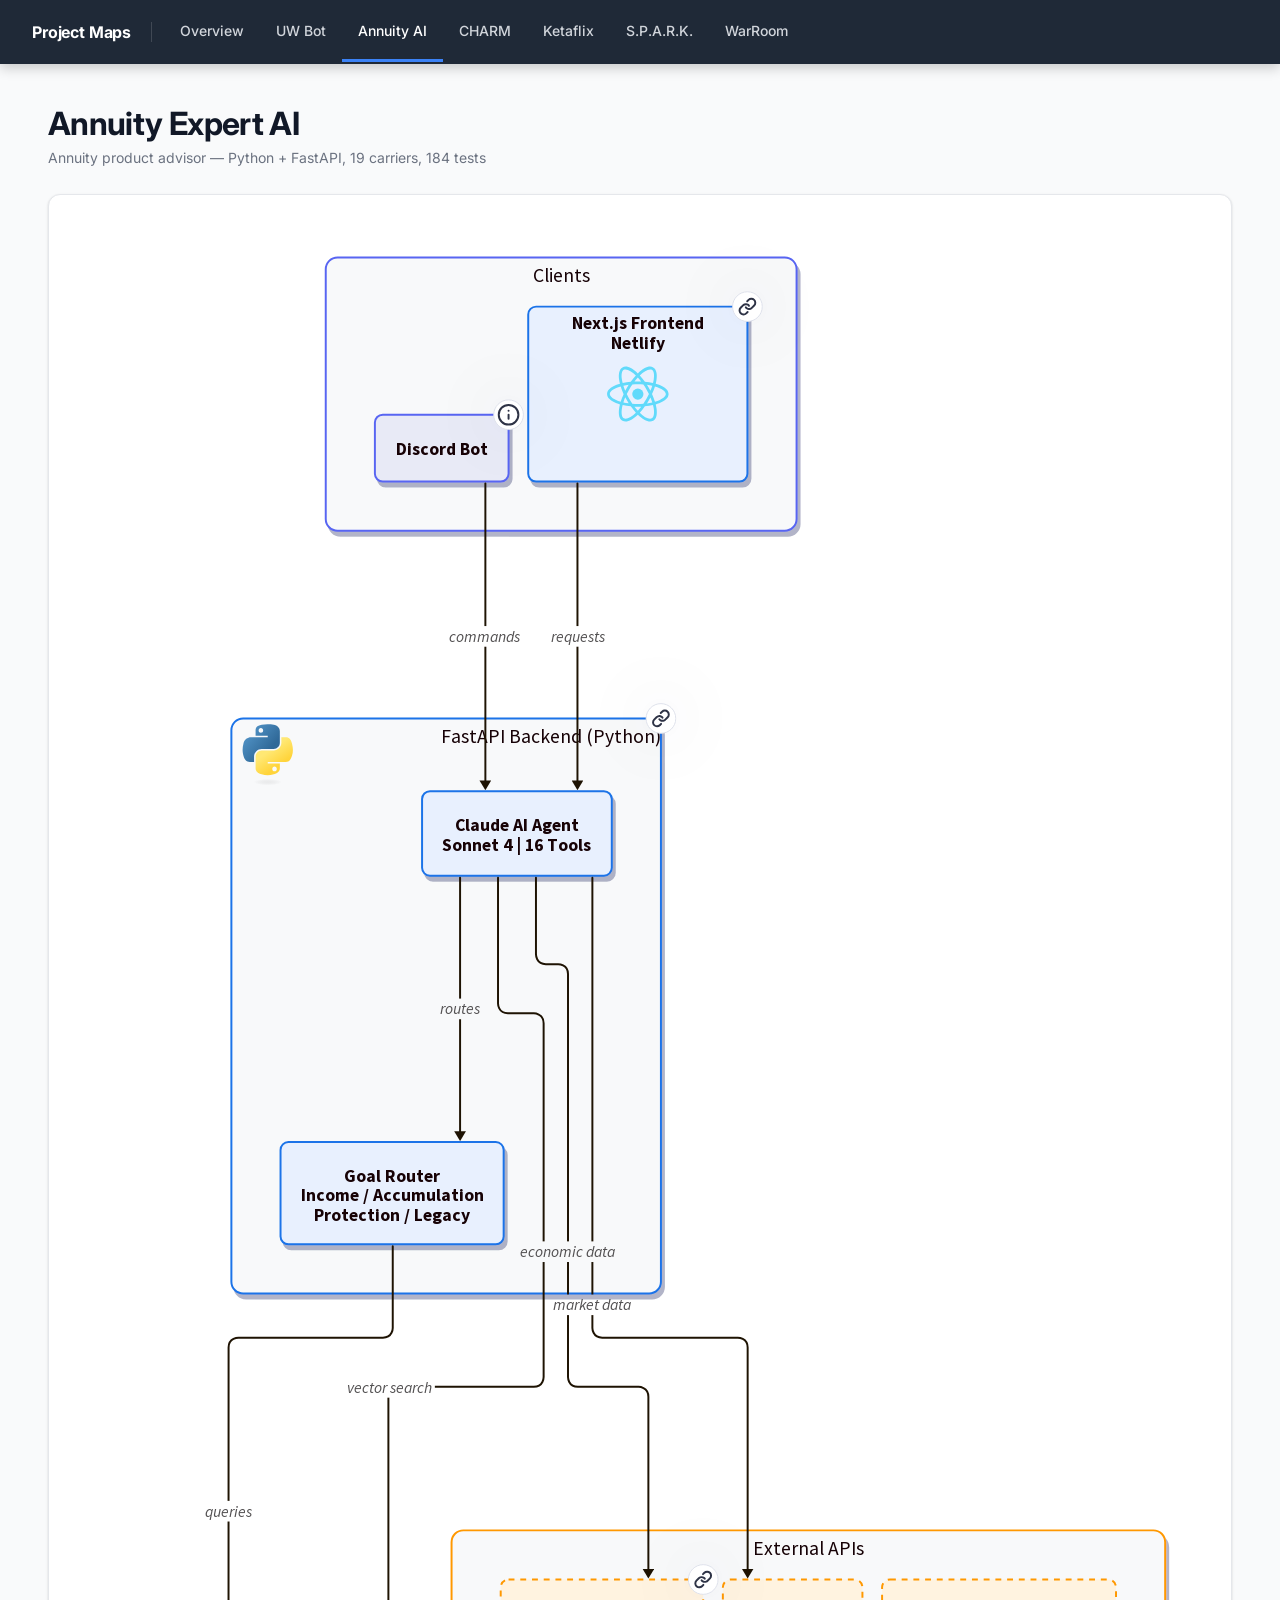
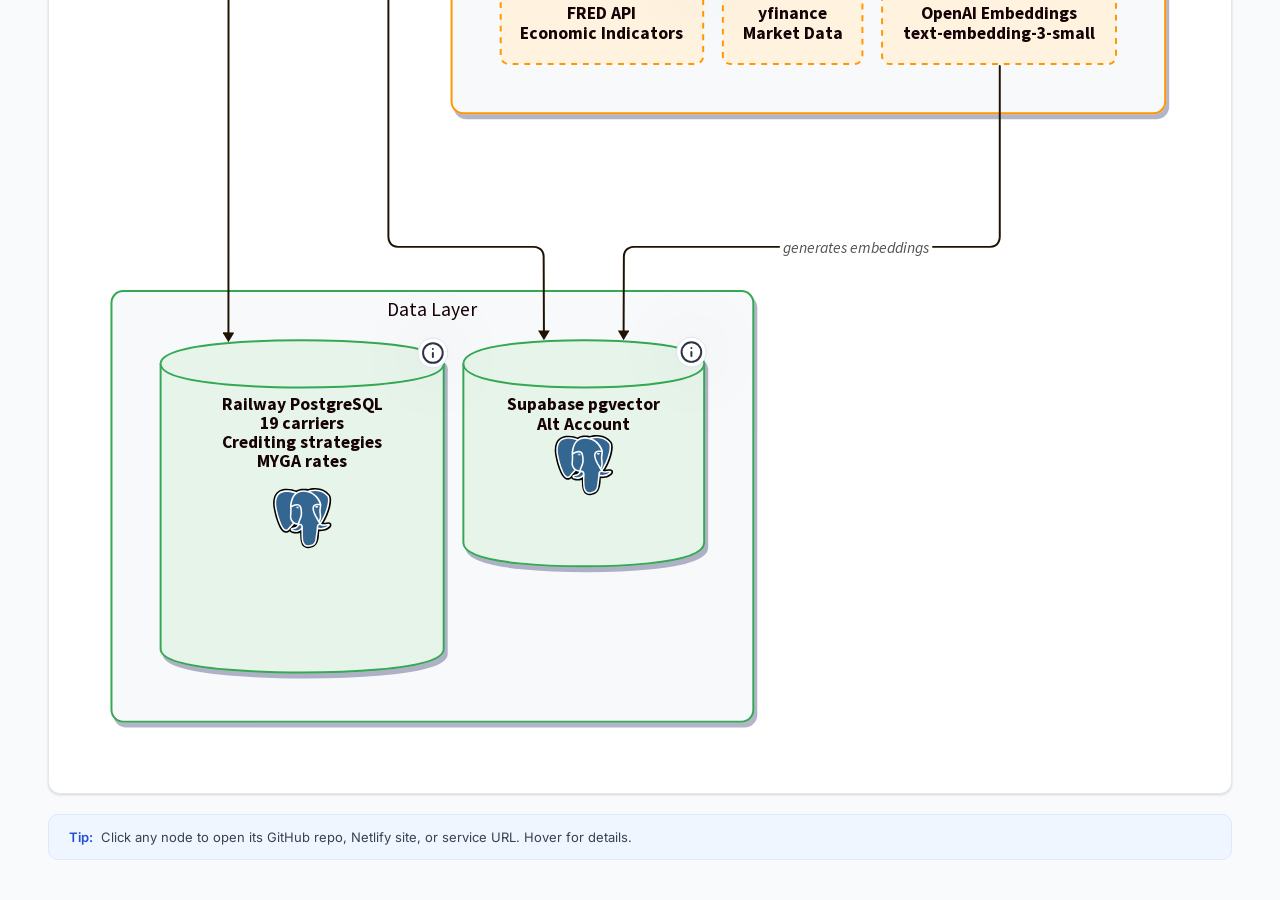
==== site/annuity.html @ 71361394 "feat: interactive site + links, tooltips, bigger fonts, AI models - Added link: and tooltip: to all " ====
<!DOCTYPE html>
<html lang="en">
<head>
<meta charset="utf-8">
<meta name="viewport" content="width=device-width, initial-scale=1">
<title>Annuity Expert AI — Project Maps</title>
<link rel="stylesheet" href="style.css">
</head>
<body>
<nav>
  <span class="brand">Project Maps</span>
  <a href="index.html" id="nav-overview">Overview</a>
  <a href="uw-bot.html" id="nav-uw-bot">UW Bot</a>
  <a href="annuity.html" id="nav-annuity">Annuity AI</a>
  <a href="charm.html" id="nav-charm">CHARM</a>
  <a href="ketaflix.html" id="nav-ketaflix">Ketaflix</a>
  <a href="spark.html" id="nav-spark">S.P.A.R.K.</a>
  <a href="warroom.html" id="nav-warroom">WarRoom</a>
</nav>
<main>
  <h1>Annuity Expert AI</h1>
  <p class="subtitle">Annuity product advisor — Python + FastAPI, 19 carriers, 184 tests</p>
  <div class="diagram-container">
    <object data="annuity-expert-ai.svg" type="image/svg+xml" width="100%">Your browser does not support SVG</object>
  </div>
  <div class="hint"><strong>Tip:</strong> Click any node to open its GitHub repo, Netlify site, or service URL. Hover for details.</div>
</main>
<script>document.getElementById('nav-annuity').classList.add('active');</script>
</body>
</html>
---- site/style.css ----
@import url("https://fonts.googleapis.com/css2?family=Inter:wght@400;500;600;700&display=swap");

* {
  margin: 0;
  padding: 0;
  box-sizing: border-box;
}

body {
  font-family:
    "Inter",
    -apple-system,
    BlinkMacSystemFont,
    system-ui,
    sans-serif;
  background: #f9fafb;
  color: #111827;
  min-height: 100vh;
}

nav {
  background: #1f2937;
  padding: 0 32px;
  display: flex;
  align-items: center;
  gap: 0;
  height: 64px;
  overflow-x: auto;
  -webkit-overflow-scrolling: touch;
  position: sticky;
  top: 0;
  z-index: 100;
  box-shadow: 0 4px 12px rgba(0, 0, 0, 0.2);
}

nav .brand {
  font-weight: 700;
  font-size: 16px;
  color: #fff;
  padding: 0 20px 0 0;
  white-space: nowrap;
  border-right: 1px solid rgba(255, 255, 255, 0.15);
  margin-right: 12px;
  letter-spacing: -0.01em;
}

nav a {
  color: #d1d5db;
  text-decoration: none;
  padding: 20px 16px;
  font-size: 14px;
  font-weight: 500;
  white-space: nowrap;
  transition:
    color 0.2s,
    border-bottom 0.2s;
  border-bottom: 3px solid transparent;
}

nav a:hover {
  color: #fff;
}

nav a.active {
  color: #fff;
  border-bottom: 3px solid #3b82f6;
}

main {
  max-width: 100%;
  margin: 0 auto;
  padding: 40px 48px;
}

h1 {
  font-size: 32px;
  font-weight: 700;
  color: #111827;
  margin-bottom: 6px;
  letter-spacing: -0.02em;
}

.subtitle {
  color: #6b7280;
  font-size: 14px;
  font-weight: 400;
  margin-bottom: 28px;
}

.diagram-container {
  background: #fff;
  border-radius: 12px;
  border: 1px solid #e5e7eb;
  box-shadow:
    0 1px 3px rgba(0, 0, 0, 0.1),
    0 1px 2px rgba(0, 0, 0, 0.06);
  padding: 32px;
  overflow: auto;
}

.diagram-container object,
.diagram-container embed {
  width: 100%;
  min-height: 80vh;
}

.hint {
  margin-top: 20px;
  padding: 14px 20px;
  background: #eff6ff;
  border: 1px solid #dbeafe;
  border-radius: 10px;
  font-size: 13px;
  color: #374151;
  display: flex;
  align-items: center;
  gap: 8px;
}

.hint strong {
  color: #1d4ed8;
  font-weight: 600;
}

@media (max-width: 768px) {
  nav {
    padding: 0 16px;
    height: 56px;
  }
  nav .brand {
    font-size: 14px;
    padding: 0 12px 0 0;
    margin-right: 8px;
  }
  nav a {
    padding: 16px 12px;
    font-size: 13px;
  }
  main {
    padding: 20px 16px;
  }
  h1 {
    font-size: 24px;
  }
  .diagram-container {
    padding: 16px;
    border-radius: 8px;
  }
}
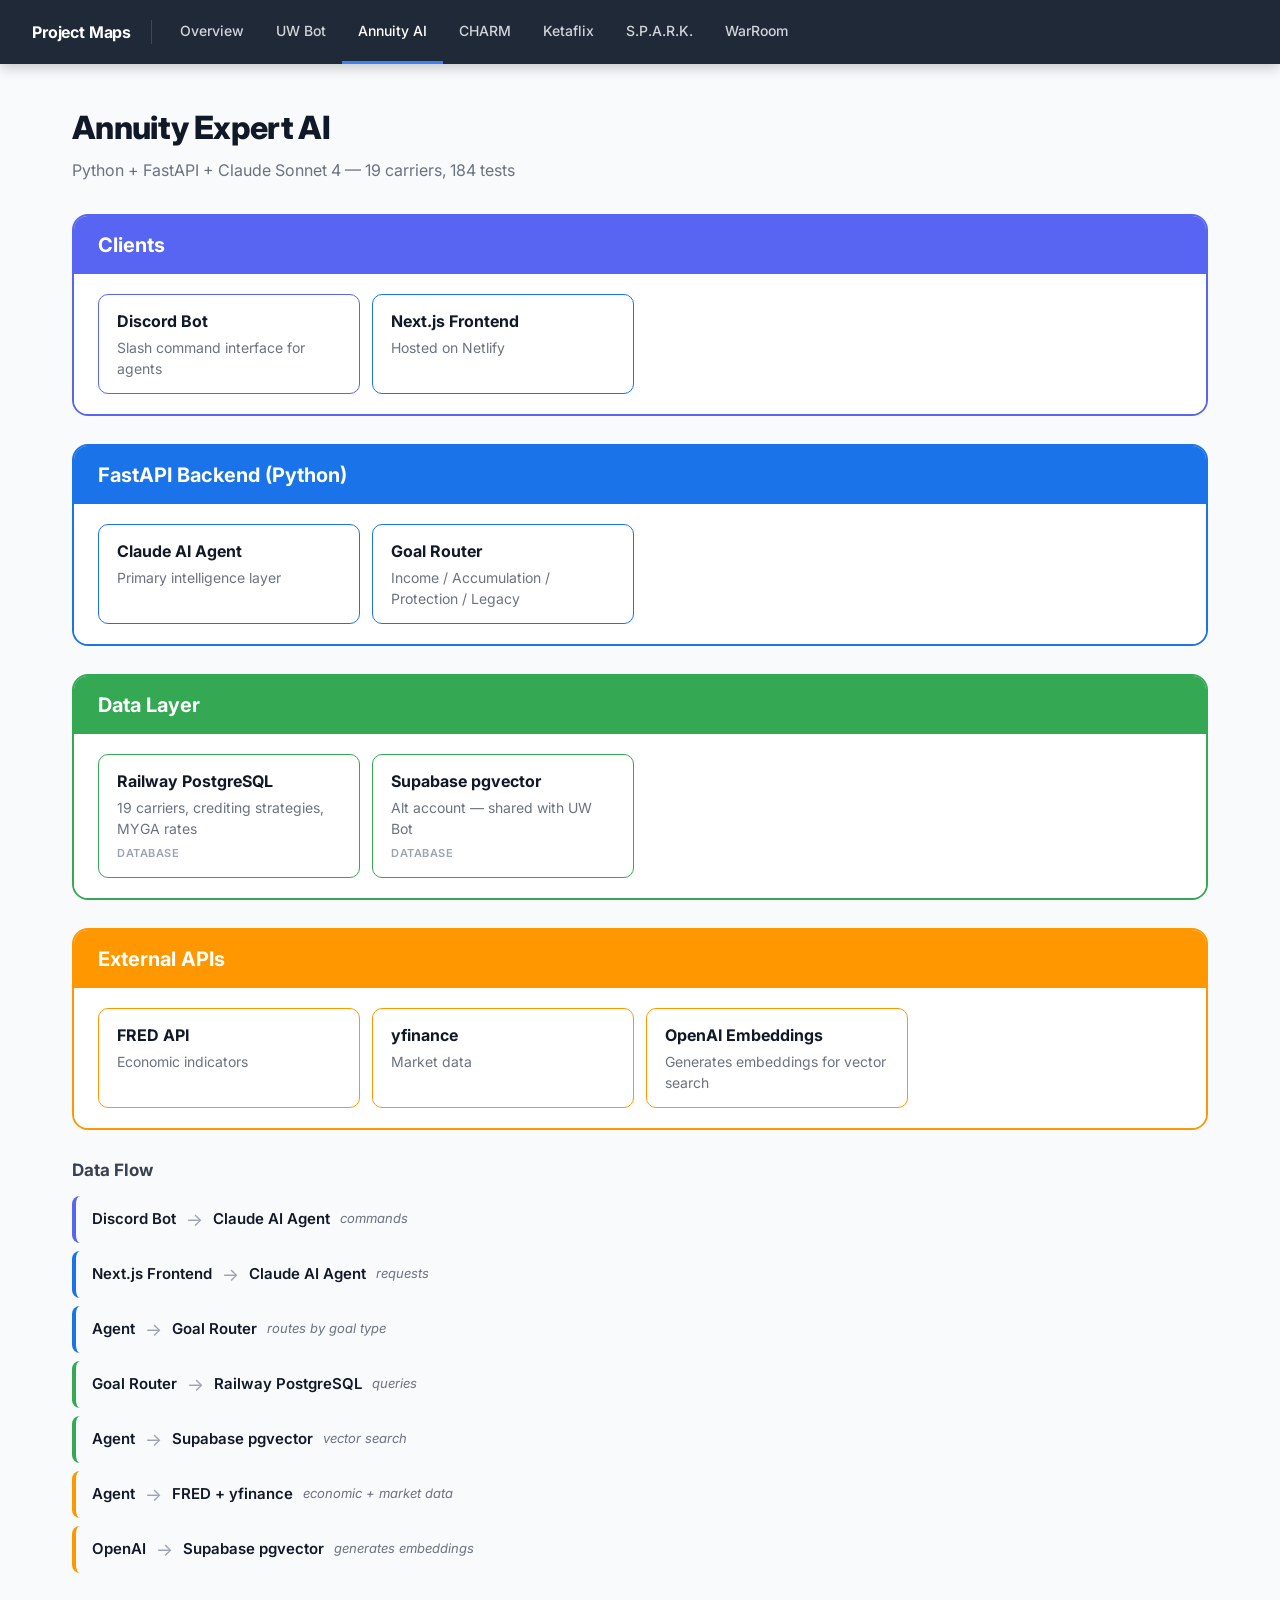
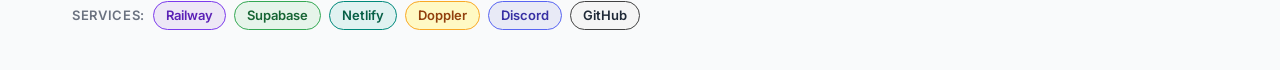
==== commit c0795653: "refactor(site): rebuild as pure HTML, replace SVG diagrams Replaced all embedded SVG diagrams with n" ====
--- a/site/annuity.html
+++ b/site/annuity.html
@@ -19,11 +19,71 @@
 </nav>
 <main>
   <h1>Annuity Expert AI</h1>
-  <p class="subtitle">Annuity product advisor — Python + FastAPI, 19 carriers, 184 tests</p>
-  <div class="diagram-container">
-    <object data="annuity-expert-ai.svg" type="image/svg+xml" width="100%">Your browser does not support SVG</object>
+  <p class="subtitle">Python + FastAPI + Claude Sonnet 4 &mdash; 19 carriers, 184 tests</p>
+
+  <div class="arch-section" style="border-color: #5865F2;">
+    <div class="arch-header" style="background: #5865F2;"><h2>Clients</h2></div>
+    <div class="arch-body">
+      <div class="arch-nodes">
+        <div class="arch-node" style="border-color: #5865F2;"><div class="node-name">Discord Bot</div><div class="node-detail">Slash command interface for agents</div></div>
+        <div class="arch-node" style="border-color: #1A73E8;"><div class="node-name"><a href="https://annuity-expert-ai.netlify.app">Next.js Frontend</a></div><div class="node-detail">Hosted on Netlify</div></div>
+      </div>
+    </div>
   </div>
-  <div class="hint"><strong>Tip:</strong> Click any node to open its GitHub repo, Netlify site, or service URL. Hover for details.</div>
+
+  <div class="arch-section" style="border-color: #1A73E8;">
+    <div class="arch-header" style="background: #1A73E8;"><h2>FastAPI Backend (Python)</h2></div>
+    <div class="arch-body">
+      <div class="arch-nodes">
+        <div class="arch-node" style="border-color: #1A73E8;"><div class="node-name">Claude AI Agent</div><div class="node-detail">Primary intelligence layer</div></div>
+        <div class="arch-node" style="border-color: #1A73E8;"><div class="node-name">Goal Router</div><div class="node-detail">Income / Accumulation / Protection / Legacy</div></div>
+      </div>
+    </div>
+  </div>
+
+  <div class="arch-section" style="border-color: #34A853;">
+    <div class="arch-header" style="background: #34A853;"><h2>Data Layer</h2></div>
+    <div class="arch-body">
+      <div class="arch-nodes">
+        <div class="arch-node" style="border-color: #34A853;"><div class="node-name">Railway PostgreSQL</div><div class="node-detail">19 carriers, crediting strategies, MYGA rates</div><div class="node-shape">Database</div></div>
+        <div class="arch-node" style="border-color: #34A853;"><div class="node-name">Supabase pgvector</div><div class="node-detail">Alt account &mdash; shared with UW Bot</div><div class="node-shape">Database</div></div>
+      </div>
+    </div>
+  </div>
+
+  <div class="arch-section" style="border-color: #FF9800;">
+    <div class="arch-header" style="background: #FF9800;"><h2>External APIs</h2></div>
+    <div class="arch-body">
+      <div class="arch-nodes">
+        <div class="arch-node" style="border-color: #FF9800;"><div class="node-name"><a href="https://fred.stlouisfed.org">FRED API</a></div><div class="node-detail">Economic indicators</div></div>
+        <div class="arch-node" style="border-color: #FF9800;"><div class="node-name">yfinance</div><div class="node-detail">Market data</div></div>
+        <div class="arch-node" style="border-color: #FF9800;"><div class="node-name">OpenAI Embeddings</div><div class="node-detail">Generates embeddings for vector search</div></div>
+      </div>
+    </div>
+  </div>
+
+  <div class="flow-section">
+    <h3>Data Flow</h3>
+    <ul class="flow-list">
+      <li class="flow-item" style="border-color: #5865F2;"><span class="flow-source">Discord Bot</span><span class="flow-arrow">&rarr;</span><span class="flow-target">Claude AI Agent</span><span class="flow-label">commands</span></li>
+      <li class="flow-item" style="border-color: #1A73E8;"><span class="flow-source">Next.js Frontend</span><span class="flow-arrow">&rarr;</span><span class="flow-target">Claude AI Agent</span><span class="flow-label">requests</span></li>
+      <li class="flow-item" style="border-color: #1A73E8;"><span class="flow-source">Agent</span><span class="flow-arrow">&rarr;</span><span class="flow-target">Goal Router</span><span class="flow-label">routes by goal type</span></li>
+      <li class="flow-item" style="border-color: #34A853;"><span class="flow-source">Goal Router</span><span class="flow-arrow">&rarr;</span><span class="flow-target">Railway PostgreSQL</span><span class="flow-label">queries</span></li>
+      <li class="flow-item" style="border-color: #34A853;"><span class="flow-source">Agent</span><span class="flow-arrow">&rarr;</span><span class="flow-target">Supabase pgvector</span><span class="flow-label">vector search</span></li>
+      <li class="flow-item" style="border-color: #FF9800;"><span class="flow-source">Agent</span><span class="flow-arrow">&rarr;</span><span class="flow-target">FRED + yfinance</span><span class="flow-label">economic + market data</span></li>
+      <li class="flow-item" style="border-color: #FF9800;"><span class="flow-source">OpenAI</span><span class="flow-arrow">&rarr;</span><span class="flow-target">Supabase pgvector</span><span class="flow-label">generates embeddings</span></li>
+    </ul>
+  </div>
+
+  <div class="services-row" style="margin-top: 24px;">
+    <span class="services-label">Services:</span>
+    <span class="service-badge badge-railway">Railway</span>
+    <span class="service-badge badge-supabase">Supabase</span>
+    <span class="service-badge badge-netlify">Netlify</span>
+    <span class="service-badge badge-doppler">Doppler</span>
+    <span class="service-badge badge-discord">Discord</span>
+    <span class="service-badge badge-github">GitHub</span>
+  </div>
 </main>
 <script>document.getElementById('nav-annuity').classList.add('active');</script>
 </body>
--- a/site/style.css
+++ b/site/style.css
@@ -1,4 +1,4 @@
-@import url("https://fonts.googleapis.com/css2?family=Inter:wght@400;500;600;700&display=swap");
+@import url("https://fonts.googleapis.com/css2?family=Inter:wght@400;500;600;700;800&display=swap");
 
 * {
   margin: 0;
@@ -16,7 +16,11 @@
   background: #f9fafb;
   color: #111827;
   min-height: 100vh;
-}
+  font-size: 16px;
+  line-height: 1.5;
+}
+
+/* ---- NAV ---- */
 
 nav {
   background: #1f2937;
@@ -66,15 +70,17 @@
   border-bottom: 3px solid #3b82f6;
 }
 
+/* ---- LAYOUT ---- */
+
 main {
-  max-width: 100%;
+  max-width: 1200px;
   margin: 0 auto;
-  padding: 40px 48px;
+  padding: 40px 32px;
 }
 
 h1 {
   font-size: 32px;
-  font-weight: 700;
+  font-weight: 800;
   color: #111827;
   margin-bottom: 6px;
   letter-spacing: -0.02em;
@@ -82,27 +88,382 @@
 
 .subtitle {
   color: #6b7280;
+  font-size: 16px;
+  font-weight: 400;
+  margin-bottom: 32px;
+}
+
+/* ---- PROJECT GROUP SECTIONS ---- */
+
+.project-group {
+  margin-bottom: 32px;
+  border-radius: 16px;
+  border: 2px solid;
+  overflow: hidden;
+}
+
+.project-group-header {
+  padding: 16px 24px;
+  display: flex;
+  align-items: center;
+  justify-content: space-between;
+  gap: 16px;
+}
+
+.project-group-header h2 {
+  font-size: 22px;
+  font-weight: 700;
+  color: #fff;
+  letter-spacing: -0.01em;
+}
+
+.project-group-body {
+  padding: 20px 24px 24px;
+  background: #fff;
+}
+
+.project-cards {
+  display: grid;
+  grid-template-columns: repeat(auto-fill, minmax(280px, 1fr));
+  gap: 16px;
+  margin-bottom: 16px;
+}
+
+/* ---- PROJECT CARDS ---- */
+
+.project-card {
+  border: 1px solid #e5e7eb;
+  border-radius: 12px;
+  padding: 20px;
+  background: #fff;
+  transition:
+    box-shadow 0.2s,
+    border-color 0.2s;
+  display: flex;
+  flex-direction: column;
+  gap: 8px;
+}
+
+.project-card:hover {
+  box-shadow: 0 4px 12px rgba(0, 0, 0, 0.08);
+  border-color: #d1d5db;
+}
+
+.project-card .card-title {
+  font-size: 18px;
+  font-weight: 700;
+  color: #111827;
+  display: flex;
+  align-items: center;
+  gap: 8px;
+}
+
+.project-card .card-title a {
+  color: inherit;
+  text-decoration: none;
+}
+
+.project-card .card-title a:hover {
+  text-decoration: underline;
+}
+
+.project-card .card-icon {
+  width: 24px;
+  height: 24px;
+  flex-shrink: 0;
+}
+
+.project-card .card-tech {
   font-size: 14px;
-  font-weight: 400;
+  color: #6b7280;
+  font-weight: 500;
+}
+
+.project-card .card-stats {
+  font-size: 13px;
+  color: #9ca3af;
+  font-weight: 500;
+}
+
+.project-card .card-link {
+  font-size: 13px;
+  margin-top: auto;
+  padding-top: 8px;
+}
+
+.project-card .card-link a {
+  color: #3b82f6;
+  text-decoration: none;
+  font-weight: 500;
+}
+
+.project-card .card-link a:hover {
+  text-decoration: underline;
+}
+
+/* ---- SERVICE BADGES ---- */
+
+.services-row {
+  display: flex;
+  flex-wrap: wrap;
+  gap: 8px;
+  align-items: center;
+}
+
+.services-label {
+  font-size: 13px;
+  font-weight: 600;
+  color: #6b7280;
+  text-transform: uppercase;
+  letter-spacing: 0.05em;
+}
+
+.service-badge {
+  display: inline-flex;
+  align-items: center;
+  gap: 4px;
+  padding: 4px 12px;
+  border-radius: 20px;
+  font-size: 13px;
+  font-weight: 600;
+  border: 1.5px solid;
+}
+
+.badge-railway {
+  background: #ede7f6;
+  border-color: #7c3aed;
+  color: #5b21b6;
+}
+.badge-supabase {
+  background: #e6f4ea;
+  border-color: #34a853;
+  color: #166534;
+}
+.badge-netlify {
+  background: #e0f2f1;
+  border-color: #00897b;
+  color: #065f46;
+}
+.badge-discord {
+  background: #e8eaf6;
+  border-color: #5865f2;
+  color: #3730a3;
+}
+.badge-sheets {
+  background: #e8f5e9;
+  border-color: #43a047;
+  color: #166534;
+}
+.badge-apps-script {
+  background: #e8f5e9;
+  border-color: #43a047;
+  color: #166534;
+}
+.badge-doppler {
+  background: #fff9c4;
+  border-color: #f9a825;
+  color: #92400e;
+}
+.badge-github {
+  background: #f5f5f5;
+  border-color: #424242;
+  color: #1f2937;
+}
+.badge-mongodb {
+  background: #e6f4ea;
+  border-color: #34a853;
+  color: #166534;
+}
+
+/* ---- SHARED PLATFORM SECTION ---- */
+
+.platform-section {
+  margin-bottom: 32px;
+}
+
+.platform-section h2 {
+  font-size: 22px;
+  font-weight: 700;
+  color: #5b21b6;
+  margin-bottom: 16px;
+}
+
+.platform-grid {
+  display: grid;
+  grid-template-columns: repeat(auto-fill, minmax(200px, 1fr));
+  gap: 12px;
+}
+
+.platform-card {
+  border-radius: 12px;
+  padding: 16px 20px;
+  border: 2px solid;
+  display: flex;
+  flex-direction: column;
+  gap: 4px;
+}
+
+.platform-card .platform-name {
+  font-size: 17px;
+  font-weight: 700;
+}
+
+.platform-card .platform-detail {
+  font-size: 14px;
+  color: #6b7280;
+}
+
+.platform-card .platform-users {
+  font-size: 12px;
+  color: #9ca3af;
+  margin-top: 4px;
+}
+
+/* ---- FOOTNOTE ---- */
+
+.footnote {
+  margin-top: 24px;
+  padding: 14px 20px;
+  background: #fffde7;
+  border: 1.5px solid #f9a825;
+  border-radius: 10px;
+  font-size: 14px;
+  color: #92400e;
+  font-weight: 500;
+}
+
+.footnote strong {
+  font-weight: 700;
+}
+
+/* ---- ARCHITECTURE PAGE ---- */
+
+.arch-section {
   margin-bottom: 28px;
-}
-
-.diagram-container {
+  border-radius: 16px;
+  border: 2px solid;
+  overflow: hidden;
+}
+
+.arch-header {
+  padding: 14px 24px;
+  display: flex;
+  align-items: center;
+  gap: 12px;
+}
+
+.arch-header h2 {
+  font-size: 20px;
+  font-weight: 700;
+  color: #fff;
+}
+
+.arch-body {
+  padding: 20px 24px;
   background: #fff;
-  border-radius: 12px;
-  border: 1px solid #e5e7eb;
-  box-shadow:
-    0 1px 3px rgba(0, 0, 0, 0.1),
-    0 1px 2px rgba(0, 0, 0, 0.06);
-  padding: 32px;
-  overflow: auto;
-}
-
-.diagram-container object,
-.diagram-container embed {
-  width: 100%;
-  min-height: 80vh;
-}
+}
+
+.arch-nodes {
+  display: grid;
+  grid-template-columns: repeat(auto-fill, minmax(240px, 1fr));
+  gap: 12px;
+}
+
+.arch-node {
+  border: 1.5px solid #e5e7eb;
+  border-radius: 10px;
+  padding: 14px 18px;
+  transition: box-shadow 0.2s;
+}
+
+.arch-node:hover {
+  box-shadow: 0 2px 8px rgba(0, 0, 0, 0.06);
+}
+
+.arch-node .node-name {
+  font-size: 16px;
+  font-weight: 700;
+  color: #111827;
+  margin-bottom: 4px;
+}
+
+.arch-node .node-name a {
+  color: inherit;
+  text-decoration: none;
+}
+
+.arch-node .node-name a:hover {
+  text-decoration: underline;
+}
+
+.arch-node .node-detail {
+  font-size: 14px;
+  color: #6b7280;
+}
+
+.arch-node .node-shape {
+  display: inline-block;
+  font-size: 11px;
+  font-weight: 600;
+  color: #9ca3af;
+  text-transform: uppercase;
+  letter-spacing: 0.05em;
+  margin-top: 4px;
+}
+
+/* ---- FLOW / CONNECTIONS ---- */
+
+.flow-section {
+  margin-bottom: 28px;
+}
+
+.flow-section h3 {
+  font-size: 17px;
+  font-weight: 700;
+  color: #374151;
+  margin-bottom: 12px;
+}
+
+.flow-list {
+  list-style: none;
+  display: flex;
+  flex-direction: column;
+  gap: 8px;
+}
+
+.flow-item {
+  display: flex;
+  align-items: center;
+  gap: 10px;
+  padding: 10px 16px;
+  background: #f9fafb;
+  border-radius: 8px;
+  font-size: 15px;
+  border-left: 4px solid;
+}
+
+.flow-item .flow-source {
+  font-weight: 600;
+  color: #111827;
+}
+
+.flow-item .flow-arrow {
+  color: #9ca3af;
+  font-size: 18px;
+}
+
+.flow-item .flow-target {
+  font-weight: 600;
+  color: #111827;
+}
+
+.flow-item .flow-label {
+  color: #6b7280;
+  font-style: italic;
+  font-size: 13px;
+}
+
+/* ---- HINT ---- */
 
 .hint {
   margin-top: 20px;
@@ -110,7 +471,7 @@
   background: #eff6ff;
   border: 1px solid #dbeafe;
   border-radius: 10px;
-  font-size: 13px;
+  font-size: 14px;
   color: #374151;
   display: flex;
   align-items: center;
@@ -121,6 +482,8 @@
   color: #1d4ed8;
   font-weight: 600;
 }
+
+/* ---- RESPONSIVE ---- */
 
 @media (max-width: 768px) {
   nav {
@@ -142,8 +505,13 @@
   h1 {
     font-size: 24px;
   }
-  .diagram-container {
-    padding: 16px;
-    border-radius: 8px;
-  }
-}
+  .project-cards {
+    grid-template-columns: 1fr;
+  }
+  .arch-nodes {
+    grid-template-columns: 1fr;
+  }
+  .platform-grid {
+    grid-template-columns: repeat(2, 1fr);
+  }
+}
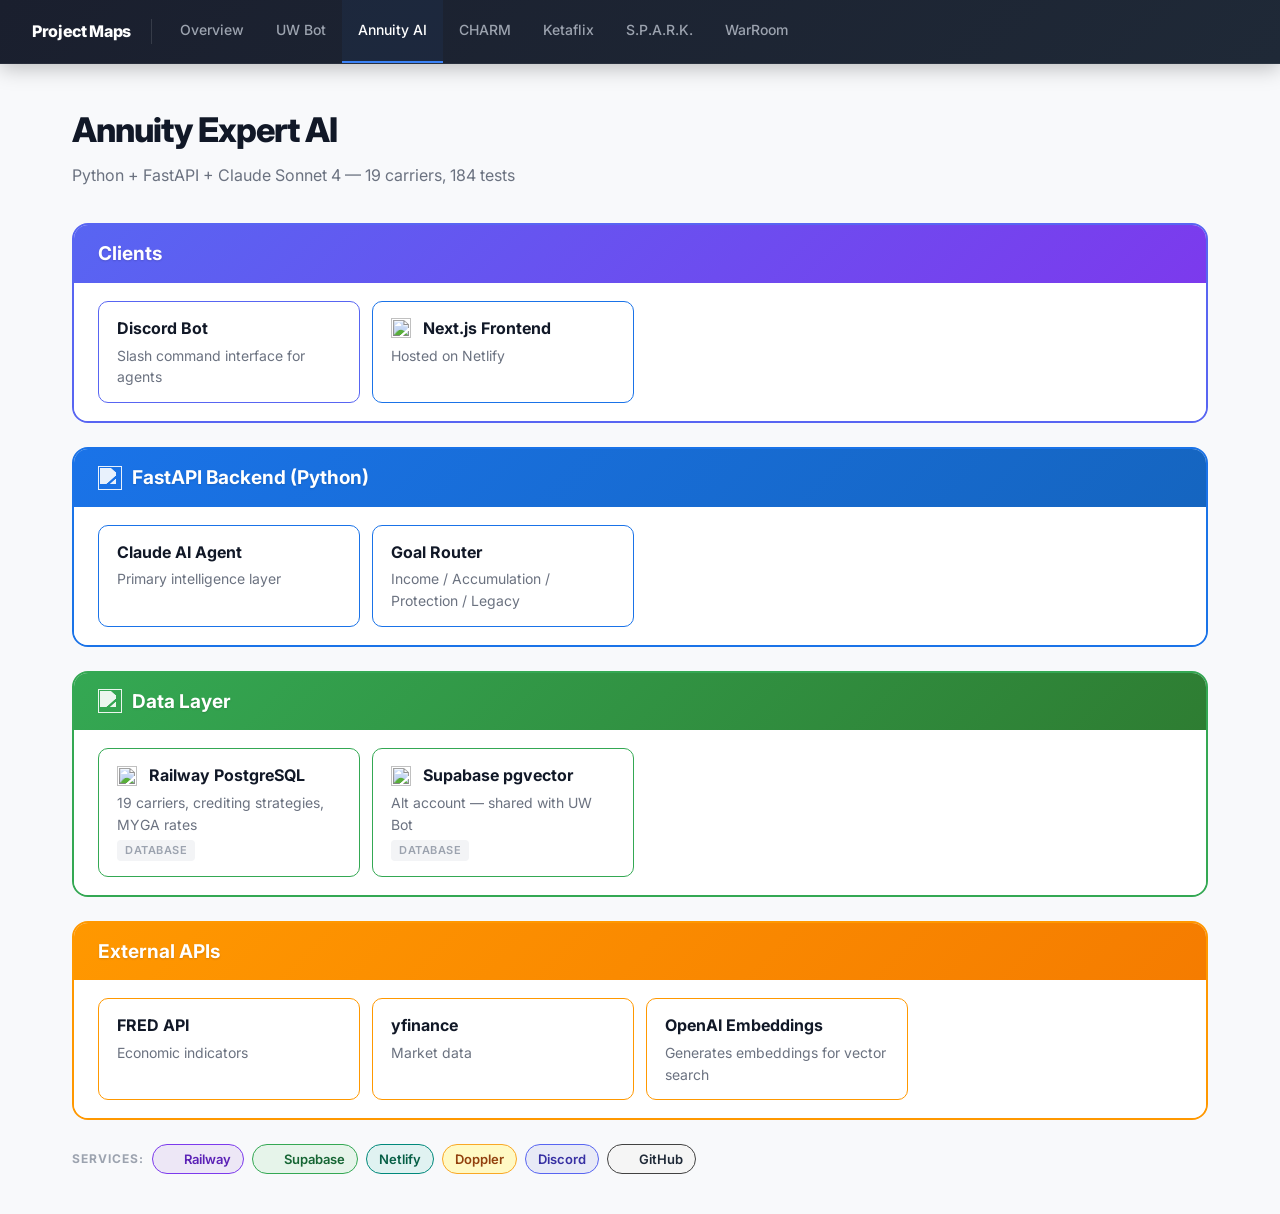
==== commit b44cd508: "feat(site): premium design, Terrastruct icons, LeaderLine connectors - Premium CSS: gradient headers" ====
--- a/site/annuity.html
+++ b/site/annuity.html
@@ -21,18 +21,21 @@
   <h1>Annuity Expert AI</h1>
   <p class="subtitle">Python + FastAPI + Claude Sonnet 4 &mdash; 19 carriers, 184 tests</p>
 
-  <div class="arch-section" style="border-color: #5865F2;">
-    <div class="arch-header" style="background: #5865F2;"><h2>Clients</h2></div>
+  <div class="arch-section" id="section-clients" style="border-color: #5865F2;">
+    <div class="arch-header" style="background: linear-gradient(135deg, #5865F2, #7C3AED);"><h2>Clients</h2></div>
     <div class="arch-body">
       <div class="arch-nodes">
         <div class="arch-node" style="border-color: #5865F2;"><div class="node-name">Discord Bot</div><div class="node-detail">Slash command interface for agents</div></div>
-        <div class="arch-node" style="border-color: #1A73E8;"><div class="node-name"><a href="https://annuity-expert-ai.netlify.app">Next.js Frontend</a></div><div class="node-detail">Hosted on Netlify</div></div>
+        <div class="arch-node" style="border-color: #1A73E8;"><div class="node-name"><img class="node-icon" src="https://icons.terrastruct.com/dev%2Freact.svg" alt=""><a href="https://annuity-expert-ai.netlify.app">Next.js Frontend</a></div><div class="node-detail">Hosted on Netlify</div></div>
       </div>
     </div>
   </div>
 
-  <div class="arch-section" style="border-color: #1A73E8;">
-    <div class="arch-header" style="background: #1A73E8;"><h2>FastAPI Backend (Python)</h2></div>
+  <div class="arch-section" id="section-backend" style="border-color: #1A73E8;">
+    <div class="arch-header" style="background: linear-gradient(135deg, #1A73E8, #1565C0);">
+      <img class="header-icon" src="https://icons.terrastruct.com/dev%2Fpython.svg" alt="">
+      <h2>FastAPI Backend (Python)</h2>
+    </div>
     <div class="arch-body">
       <div class="arch-nodes">
         <div class="arch-node" style="border-color: #1A73E8;"><div class="node-name">Claude AI Agent</div><div class="node-detail">Primary intelligence layer</div></div>
@@ -41,18 +44,21 @@
     </div>
   </div>
 
-  <div class="arch-section" style="border-color: #34A853;">
-    <div class="arch-header" style="background: #34A853;"><h2>Data Layer</h2></div>
+  <div class="arch-section" id="section-data" style="border-color: #34A853;">
+    <div class="arch-header" style="background: linear-gradient(135deg, #34A853, #2E7D32);">
+      <img class="header-icon" src="https://icons.terrastruct.com/dev%2Fpostgresql.svg" alt="">
+      <h2>Data Layer</h2>
+    </div>
     <div class="arch-body">
       <div class="arch-nodes">
-        <div class="arch-node" style="border-color: #34A853;"><div class="node-name">Railway PostgreSQL</div><div class="node-detail">19 carriers, crediting strategies, MYGA rates</div><div class="node-shape">Database</div></div>
-        <div class="arch-node" style="border-color: #34A853;"><div class="node-name">Supabase pgvector</div><div class="node-detail">Alt account &mdash; shared with UW Bot</div><div class="node-shape">Database</div></div>
+        <div class="arch-node" style="border-color: #34A853;"><div class="node-name"><img class="node-icon" src="https://icons.terrastruct.com/dev%2Fpostgresql.svg" alt="">Railway PostgreSQL</div><div class="node-detail">19 carriers, crediting strategies, MYGA rates</div><div class="node-shape">Database</div></div>
+        <div class="arch-node" style="border-color: #34A853;"><div class="node-name"><img class="node-icon" src="https://icons.terrastruct.com/dev%2Fpostgresql.svg" alt="">Supabase pgvector</div><div class="node-detail">Alt account &mdash; shared with UW Bot</div><div class="node-shape">Database</div></div>
       </div>
     </div>
   </div>
 
-  <div class="arch-section" style="border-color: #FF9800;">
-    <div class="arch-header" style="background: #FF9800;"><h2>External APIs</h2></div>
+  <div class="arch-section" id="section-external" style="border-color: #FF9800;">
+    <div class="arch-header" style="background: linear-gradient(135deg, #FF9800, #F57C00);"><h2>External APIs</h2></div>
     <div class="arch-body">
       <div class="arch-nodes">
         <div class="arch-node" style="border-color: #FF9800;"><div class="node-name"><a href="https://fred.stlouisfed.org">FRED API</a></div><div class="node-detail">Economic indicators</div></div>
@@ -69,22 +75,35 @@
       <li class="flow-item" style="border-color: #1A73E8;"><span class="flow-source">Next.js Frontend</span><span class="flow-arrow">&rarr;</span><span class="flow-target">Claude AI Agent</span><span class="flow-label">requests</span></li>
       <li class="flow-item" style="border-color: #1A73E8;"><span class="flow-source">Agent</span><span class="flow-arrow">&rarr;</span><span class="flow-target">Goal Router</span><span class="flow-label">routes by goal type</span></li>
       <li class="flow-item" style="border-color: #34A853;"><span class="flow-source">Goal Router</span><span class="flow-arrow">&rarr;</span><span class="flow-target">Railway PostgreSQL</span><span class="flow-label">queries</span></li>
-      <li class="flow-item" style="border-color: #34A853;"><span class="flow-source">Agent</span><span class="flow-arrow">&rarr;</span><span class="flow-target">Supabase pgvector</span><span class="flow-label">vector search</span></li>
       <li class="flow-item" style="border-color: #FF9800;"><span class="flow-source">Agent</span><span class="flow-arrow">&rarr;</span><span class="flow-target">FRED + yfinance</span><span class="flow-label">economic + market data</span></li>
-      <li class="flow-item" style="border-color: #FF9800;"><span class="flow-source">OpenAI</span><span class="flow-arrow">&rarr;</span><span class="flow-target">Supabase pgvector</span><span class="flow-label">generates embeddings</span></li>
     </ul>
   </div>
 
   <div class="services-row" style="margin-top: 24px;">
     <span class="services-label">Services:</span>
-    <span class="service-badge badge-railway">Railway</span>
-    <span class="service-badge badge-supabase">Supabase</span>
+    <span class="service-badge badge-railway"><img class="badge-icon" src="https://icons.terrastruct.com/tech%2F022-server.svg" alt="">Railway</span>
+    <span class="service-badge badge-supabase"><img class="badge-icon" src="https://icons.terrastruct.com/dev%2Fpostgresql.svg" alt="">Supabase</span>
     <span class="service-badge badge-netlify">Netlify</span>
     <span class="service-badge badge-doppler">Doppler</span>
     <span class="service-badge badge-discord">Discord</span>
-    <span class="service-badge badge-github">GitHub</span>
+    <span class="service-badge badge-github"><img class="badge-icon" src="https://icons.terrastruct.com/dev%2Fgithub.svg" alt="">GitHub</span>
   </div>
 </main>
 <script>document.getElementById('nav-annuity').classList.add('active');</script>
+<script src="https://cdn.jsdelivr.net/npm/leader-line/leader-line.min.js"></script>
+<script>
+if (window.innerWidth > 768 && typeof LeaderLine !== 'undefined') {
+  const lines = [];
+  const opt = (color, label) => ({
+    color: color, size: 2, path: 'grid', endPlug: 'arrow1',
+    startSocket: 'bottom', endSocket: 'top',
+    middleLabel: label ? LeaderLine.pathLabel({text: label, color: color, fontSize: '13px'}) : undefined
+  });
+  lines.push(new LeaderLine(document.getElementById('section-clients'), document.getElementById('section-backend'), opt('#5865F2', 'commands')));
+  lines.push(new LeaderLine(document.getElementById('section-backend'), document.getElementById('section-data'), opt('#1A73E8', 'queries')));
+  lines.push(new LeaderLine(document.getElementById('section-backend'), document.getElementById('section-external'), opt('#FF9800', 'APIs')));
+  window.addEventListener('resize', () => lines.forEach(l => l.position()));
+}
+</script>
 </body>
 </html>
--- a/site/style.css
+++ b/site/style.css
@@ -13,17 +13,18 @@
     BlinkMacSystemFont,
     system-ui,
     sans-serif;
-  background: #f9fafb;
+  background: #f8f9fb;
   color: #111827;
   min-height: 100vh;
-  font-size: 16px;
-  line-height: 1.5;
+  font-size: 17px;
+  line-height: 1.55;
 }
 
 /* ---- NAV ---- */
 
 nav {
-  background: #1f2937;
+  background: linear-gradient(135deg, #1a1f2e, #1f2937);
+  backdrop-filter: blur(12px);
   padding: 0 32px;
   display: flex;
   align-items: center;
@@ -34,40 +35,40 @@
   position: sticky;
   top: 0;
   z-index: 100;
-  box-shadow: 0 4px 12px rgba(0, 0, 0, 0.2);
+  box-shadow: 0 4px 20px rgba(0, 0, 0, 0.25);
+  border-bottom: 1px solid rgba(255, 255, 255, 0.06);
 }
 
 nav .brand {
-  font-weight: 700;
+  font-weight: 800;
   font-size: 16px;
   color: #fff;
   padding: 0 20px 0 0;
   white-space: nowrap;
-  border-right: 1px solid rgba(255, 255, 255, 0.15);
+  border-right: 1px solid rgba(255, 255, 255, 0.12);
   margin-right: 12px;
-  letter-spacing: -0.01em;
+  letter-spacing: -0.02em;
 }
 
 nav a {
-  color: #d1d5db;
+  color: #9ca3af;
   text-decoration: none;
   padding: 20px 16px;
   font-size: 14px;
   font-weight: 500;
   white-space: nowrap;
-  transition:
-    color 0.2s,
-    border-bottom 0.2s;
+  transition: all 0.2s ease;
   border-bottom: 3px solid transparent;
 }
 
 nav a:hover {
-  color: #fff;
+  color: #e5e7eb;
 }
 
 nav a.active {
   color: #fff;
   border-bottom: 3px solid #3b82f6;
+  background: rgba(59, 130, 246, 0.06);
 }
 
 /* ---- LAYOUT ---- */
@@ -76,45 +77,67 @@
   max-width: 1200px;
   margin: 0 auto;
   padding: 40px 32px;
+  position: relative;
 }
 
 h1 {
-  font-size: 32px;
+  font-size: 34px;
   font-weight: 800;
   color: #111827;
   margin-bottom: 6px;
-  letter-spacing: -0.02em;
+  letter-spacing: -0.03em;
 }
 
 .subtitle {
   color: #6b7280;
   font-size: 16px;
   font-weight: 400;
-  margin-bottom: 32px;
+  margin-bottom: 36px;
+}
+
+.subtitle a {
+  color: #3b82f6;
+  text-decoration: none;
+}
+.subtitle a:hover {
+  text-decoration: underline;
 }
 
 /* ---- PROJECT GROUP SECTIONS ---- */
 
 .project-group {
-  margin-bottom: 32px;
+  margin-bottom: 28px;
   border-radius: 16px;
   border: 2px solid;
   overflow: hidden;
+  transition: box-shadow 0.25s ease;
+}
+
+.project-group:hover {
+  box-shadow: 0 8px 30px rgba(0, 0, 0, 0.08);
 }
 
 .project-group-header {
   padding: 16px 24px;
   display: flex;
   align-items: center;
-  justify-content: space-between;
-  gap: 16px;
+  gap: 12px;
 }
 
 .project-group-header h2 {
-  font-size: 22px;
+  font-size: 21px;
   font-weight: 700;
   color: #fff;
   letter-spacing: -0.01em;
+  text-shadow: 0 1px 2px rgba(0, 0, 0, 0.15);
+}
+
+.header-icon {
+  width: 28px;
+  height: 28px;
+  flex-shrink: 0;
+  filter: brightness(0) invert(1);
+  opacity: 0.9;
 }
 
 .project-group-body {
@@ -124,8 +147,8 @@
 
 .project-cards {
   display: grid;
-  grid-template-columns: repeat(auto-fill, minmax(280px, 1fr));
-  gap: 16px;
+  grid-template-columns: repeat(auto-fill, minmax(270px, 1fr));
+  gap: 14px;
   margin-bottom: 16px;
 }
 
@@ -134,23 +157,22 @@
 .project-card {
   border: 1px solid #e5e7eb;
   border-radius: 12px;
-  padding: 20px;
+  padding: 18px 20px;
   background: #fff;
-  transition:
-    box-shadow 0.2s,
-    border-color 0.2s;
+  transition: all 0.2s ease;
   display: flex;
   flex-direction: column;
-  gap: 8px;
+  gap: 6px;
 }
 
 .project-card:hover {
-  box-shadow: 0 4px 12px rgba(0, 0, 0, 0.08);
+  box-shadow: 0 6px 20px rgba(0, 0, 0, 0.07);
   border-color: #d1d5db;
+  transform: translateY(-2px);
 }
 
 .project-card .card-title {
-  font-size: 18px;
+  font-size: 17px;
   font-weight: 700;
   color: #111827;
   display: flex;
@@ -162,14 +184,14 @@
   color: inherit;
   text-decoration: none;
 }
-
 .project-card .card-title a:hover {
   text-decoration: underline;
+  color: #3b82f6;
 }
 
 .project-card .card-icon {
-  width: 24px;
-  height: 24px;
+  width: 22px;
+  height: 22px;
   flex-shrink: 0;
 }
 
@@ -178,7 +200,6 @@
   color: #6b7280;
   font-weight: 500;
 }
-
 .project-card .card-stats {
   font-size: 13px;
   color: #9ca3af;
@@ -190,15 +211,14 @@
   margin-top: auto;
   padding-top: 8px;
 }
-
 .project-card .card-link a {
   color: #3b82f6;
   text-decoration: none;
-  font-weight: 500;
-}
-
+  font-weight: 600;
+  transition: color 0.15s;
+}
 .project-card .card-link a:hover {
-  text-decoration: underline;
+  color: #2563eb;
 }
 
 /* ---- SERVICE BADGES ---- */
@@ -211,22 +231,33 @@
 }
 
 .services-label {
-  font-size: 13px;
-  font-weight: 600;
-  color: #6b7280;
+  font-size: 12px;
+  font-weight: 700;
+  color: #9ca3af;
   text-transform: uppercase;
-  letter-spacing: 0.05em;
+  letter-spacing: 0.08em;
 }
 
 .service-badge {
   display: inline-flex;
   align-items: center;
-  gap: 4px;
+  gap: 5px;
   padding: 4px 12px;
   border-radius: 20px;
   font-size: 13px;
   font-weight: 600;
   border: 1.5px solid;
+  transition: all 0.15s ease;
+}
+
+.service-badge:hover {
+  transform: scale(1.05);
+}
+
+.service-badge .badge-icon {
+  width: 14px;
+  height: 14px;
+  flex-shrink: 0;
 }
 
 .badge-railway {
@@ -283,9 +314,10 @@
 
 .platform-section h2 {
   font-size: 22px;
-  font-weight: 700;
+  font-weight: 800;
   color: #5b21b6;
   margin-bottom: 16px;
+  letter-spacing: -0.01em;
 }
 
 .platform-grid {
@@ -295,24 +327,33 @@
 }
 
 .platform-card {
-  border-radius: 12px;
-  padding: 16px 20px;
+  border-radius: 14px;
+  padding: 18px 20px;
   border: 2px solid;
   display: flex;
   flex-direction: column;
   gap: 4px;
-}
-
+  transition: all 0.2s ease;
+}
+
+.platform-card:hover {
+  transform: translateY(-2px);
+  box-shadow: 0 6px 20px rgba(0, 0, 0, 0.07);
+}
+
+.platform-card .platform-icon {
+  width: 32px;
+  height: 32px;
+  margin-bottom: 4px;
+}
 .platform-card .platform-name {
   font-size: 17px;
   font-weight: 700;
 }
-
 .platform-card .platform-detail {
   font-size: 14px;
   color: #6b7280;
 }
-
 .platform-card .platform-users {
   font-size: 12px;
   color: #9ca3af;
@@ -324,9 +365,9 @@
 .footnote {
   margin-top: 24px;
   padding: 14px 20px;
-  background: #fffde7;
+  background: linear-gradient(135deg, #fffde7, #fff8e1);
   border: 1.5px solid #f9a825;
-  border-radius: 10px;
+  border-radius: 12px;
   font-size: 14px;
   color: #92400e;
   font-weight: 500;
@@ -339,27 +380,38 @@
 /* ---- ARCHITECTURE PAGE ---- */
 
 .arch-section {
-  margin-bottom: 28px;
+  margin-bottom: 24px;
   border-radius: 16px;
   border: 2px solid;
   overflow: hidden;
+  transition: box-shadow 0.25s ease;
+}
+
+.arch-section:hover {
+  box-shadow: 0 6px 24px rgba(0, 0, 0, 0.07);
 }
 
 .arch-header {
   padding: 14px 24px;
   display: flex;
   align-items: center;
-  gap: 12px;
+  gap: 10px;
 }
 
 .arch-header h2 {
-  font-size: 20px;
+  font-size: 19px;
   font-weight: 700;
   color: #fff;
+  text-shadow: 0 1px 2px rgba(0, 0, 0, 0.15);
+}
+
+.arch-header .header-icon {
+  width: 24px;
+  height: 24px;
 }
 
 .arch-body {
-  padding: 20px 24px;
+  padding: 18px 24px;
   background: #fff;
 }
 
@@ -373,11 +425,20 @@
   border: 1.5px solid #e5e7eb;
   border-radius: 10px;
   padding: 14px 18px;
-  transition: box-shadow 0.2s;
+  transition: all 0.2s ease;
+  background: #fff;
 }
 
 .arch-node:hover {
-  box-shadow: 0 2px 8px rgba(0, 0, 0, 0.06);
+  box-shadow: 0 4px 14px rgba(0, 0, 0, 0.06);
+  transform: translateY(-1px);
+}
+
+.arch-node .node-icon {
+  width: 20px;
+  height: 20px;
+  vertical-align: middle;
+  margin-right: 6px;
 }
 
 .arch-node .node-name {
@@ -385,15 +446,18 @@
   font-weight: 700;
   color: #111827;
   margin-bottom: 4px;
+  display: flex;
+  align-items: center;
+  gap: 6px;
 }
 
 .arch-node .node-name a {
   color: inherit;
   text-decoration: none;
 }
-
 .arch-node .node-name a:hover {
   text-decoration: underline;
+  color: #3b82f6;
 }
 
 .arch-node .node-detail {
@@ -409,6 +473,9 @@
   text-transform: uppercase;
   letter-spacing: 0.05em;
   margin-top: 4px;
+  background: #f3f4f6;
+  padding: 2px 8px;
+  border-radius: 4px;
 }
 
 /* ---- FLOW / CONNECTIONS ---- */
@@ -428,7 +495,7 @@
   list-style: none;
   display: flex;
   flex-direction: column;
-  gap: 8px;
+  gap: 6px;
 }
 
 .flow-item {
@@ -436,27 +503,30 @@
   align-items: center;
   gap: 10px;
   padding: 10px 16px;
-  background: #f9fafb;
-  border-radius: 8px;
+  background: linear-gradient(135deg, #f9fafb, #f3f4f6);
+  border-radius: 10px;
   font-size: 15px;
   border-left: 4px solid;
+  transition: all 0.15s ease;
+}
+
+.flow-item:hover {
+  background: linear-gradient(135deg, #f3f4f6, #e5e7eb);
+  transform: translateX(4px);
 }
 
 .flow-item .flow-source {
   font-weight: 600;
   color: #111827;
 }
-
 .flow-item .flow-arrow {
   color: #9ca3af;
   font-size: 18px;
 }
-
 .flow-item .flow-target {
   font-weight: 600;
   color: #111827;
 }
-
 .flow-item .flow-label {
   color: #6b7280;
   font-style: italic;
@@ -468,9 +538,9 @@
 .hint {
   margin-top: 20px;
   padding: 14px 20px;
-  background: #eff6ff;
-  border: 1px solid #dbeafe;
-  border-radius: 10px;
+  background: linear-gradient(135deg, #eff6ff, #e0f2fe);
+  border: 1px solid #bfdbfe;
+  border-radius: 12px;
   font-size: 14px;
   color: #374151;
   display: flex;
@@ -483,9 +553,18 @@
   font-weight: 600;
 }
 
-/* ---- RESPONSIVE ---- */
+/* ---- LEADERLINE RESPONSIVE ---- */
+
+@media (min-width: 769px) {
+  .flow-section {
+    display: none;
+  }
+}
 
 @media (max-width: 768px) {
+  .leader-line {
+    display: none !important;
+  }
   nav {
     padding: 0 16px;
     height: 56px;
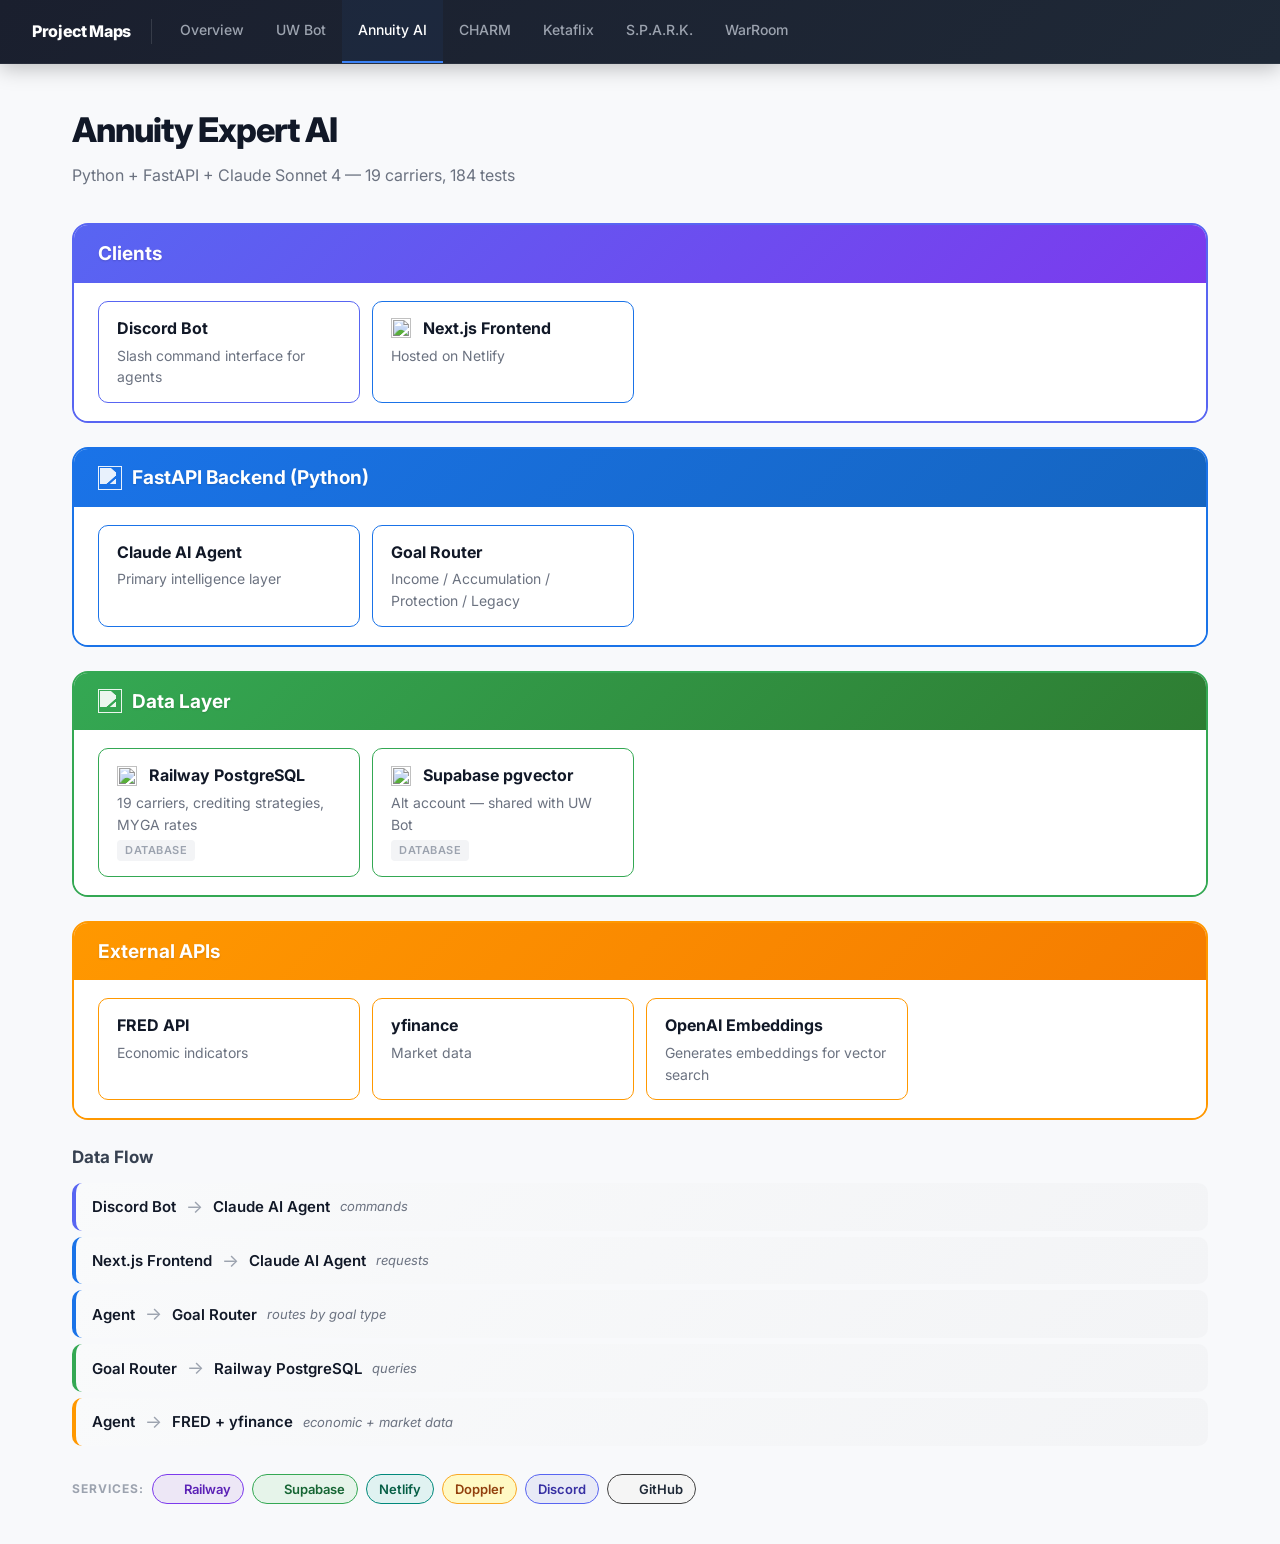
==== commit 2f384111: "fix(site): thicker connector lines, fix GitHub icon overflow Lines bumped from size 2 to 4 with drop" ====
--- a/site/annuity.html
+++ b/site/annuity.html
@@ -95,7 +95,7 @@
 if (window.innerWidth > 768 && typeof LeaderLine !== 'undefined') {
   const lines = [];
   const opt = (color, label) => ({
-    color: color, size: 2, path: 'grid', endPlug: 'arrow1',
+    color: color, size: 4, path: 'grid', endPlug: 'arrow1',
     startSocket: 'bottom', endSocket: 'top',
     middleLabel: label ? LeaderLine.pathLabel({text: label, color: color, fontSize: '13px'}) : undefined
   });
--- a/site/style.css
+++ b/site/style.css
@@ -555,12 +555,6 @@
 
 /* ---- LEADERLINE RESPONSIVE ---- */
 
-@media (min-width: 769px) {
-  .flow-section {
-    display: none;
-  }
-}
-
 @media (max-width: 768px) {
   .leader-line {
     display: none !important;
